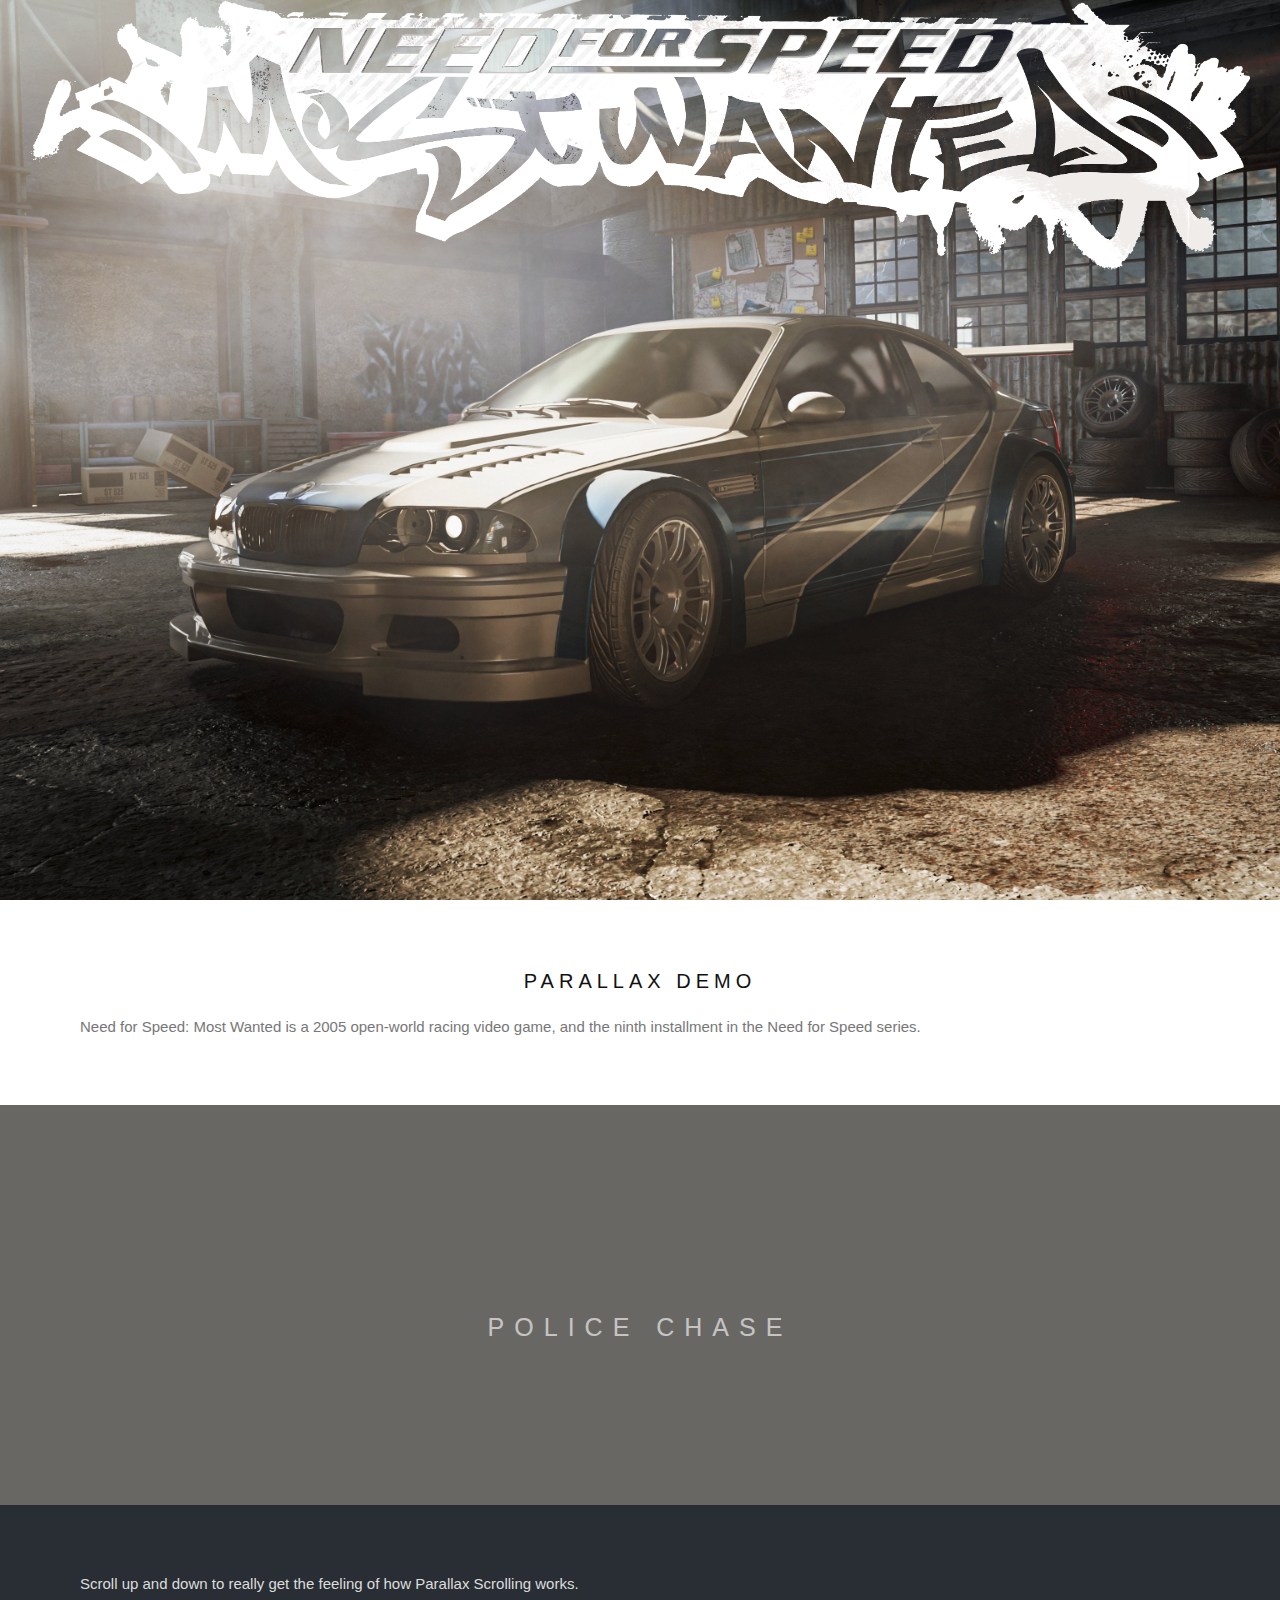
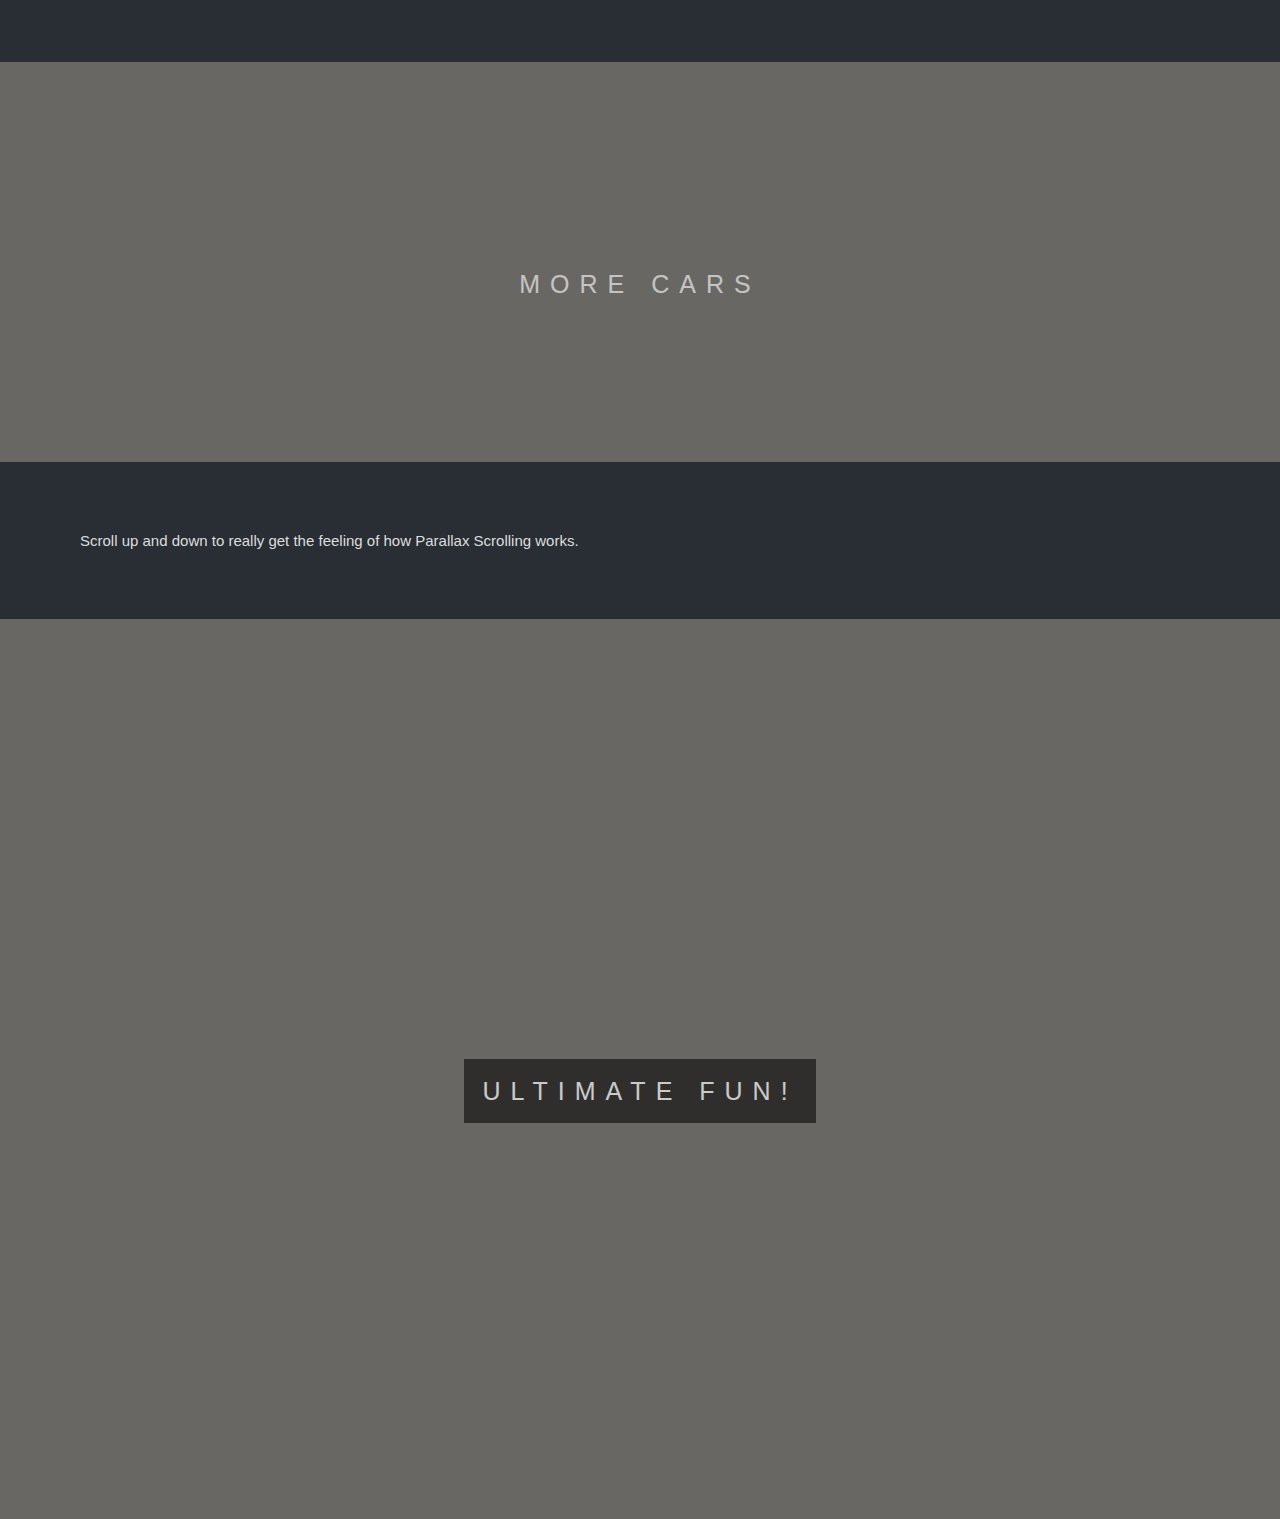
==== index.html @ 07ccd7cb "Add files via upload" ====
<!DOCTYPE html>
<head>
<title>need for speed</title>
<meta name="viewport" content="width=device-width, initial-scale=1">
</head>

<link rel="stylesheet" href="styles.css">
<body style="background-color:#696764;">


<div class="parallax">
        <img src="need for speed most wanted 2005.png" class="logo"/>
    </div>
	
		





<head>
<meta name="viewport" content="width=device-width, initial-scale=1">
<style>
body, html {
  height: 100%;
  margin: 0;
  font: 400 15px/1.8 "Lato", sans-serif;
  color: #777;
}

.bgimg-1, .bgimg-2, .bgimg-3 {
  position: relative;
  opacity: 0.65;
  background-attachment: fixed;
  background-position: center;
  background-repeat: no-repeat;
  background-size: cover;

}
.bgimg-1 {
  background-image: url("blacklist1.jpg");
  min-height: 100%;
}

.bgimg-2 {
  background-image: url("337372.jpg");
  min-height: 400px;
}

.bgimg-3 {
  background-image: url("cars.jpg");
  min-height: 400px;
}

.caption {
  position: absolute;
  left: 0;
  top: 50%;
  width: 100%;
  text-align: center;
  color: #000;
}

.caption span.border {
  background-color: #111;
  color: #fff;
  padding: 18px;
  font-size: 25px;
  letter-spacing: 10px;
}

h3 {
  letter-spacing: 5px;
  text-transform: uppercase;
  font: 20px "Lato", sans-serif;
  color: #111;
}

/* Turn off parallax scrolling for tablets and phones */
@media only screen and (max-device-width: 1024px) {
  .bgimg-1, .bgimg-2, .bgimg-3 {
    background-attachment: scroll;
  }
}
</style>
</head>
<body>


<div style="color: #777;background-color:white;text-align:center;padding:50px 80px;text-align: justify;">
  <h3 style="text-align:center;">Parallax Demo</h3>
  <p>Need for Speed: Most Wanted is a 2005 open-world racing video game, and the ninth installment in the Need for Speed series.</p>
  </div>

<div class="bgimg-2">
  <div class="caption">
  <span class="border" style="background-color:transparent;font-size:25px;color: #f7f7f7;">POLICE CHASE</span>
  </div>
</div>

<div style="position:relative;">
  <div style="color:#ddd;background-color:#282E34;text-align:center;padding:50px 80px;text-align: justify;">
  <p>Scroll up and down to really get the feeling of how Parallax Scrolling works.</p>
  </div>
</div>

<div class="bgimg-3">
  <div class="caption">
  <span class="border" style="background-color:transparent;font-size:25px;color: #f7f7f7;">MORE CARS</span>
  </div>
</div>

<div style="position:relative;">
  <div style="color:#ddd;background-color:#282E34;text-align:center;padding:50px 80px;text-align: justify;">
  <p>Scroll up and down to really get the feeling of how Parallax Scrolling works.</p>
  </div>
</div>

<div class="bgimg-1">
  <div class="caption">
  <span class="border">ULTIMATE FUN!</span>
  </div>
</div>

</body>
</html>
---- styles.css ----
.text{
font-size: 20px;
font-family: aerial;
position: absolute;
top: 20px;
left: 20px;


color: lightgrey;
padding-left: 950px;
padding-right: 20px;
}


.logo
        {
        	height: 30%;
        	display: block;
        	margin: auto;
        	width: auto;
        	z-index: 10;
        }
        
        .parallax {
        /* The image used */
            background-image: url("front4.jpg");
            
        /* Set a specific height */
          height: 100vh;
        	width: 100%;
          
        /* Create the parallax scrolling effect */
            background-attachment: fixed;
            background-position: center;
            background-repeat: no-repeat;
            background-size: cover;
            z-index: 1;
        }









#container {
    position:relative;
}

img1 {
  max-width: 100%;
  height: auto;
}




  /* Set a specific height */
  min-height: 750px; 

  /* Create the parallax scrolling effect */
  background-attachment: fixed;
  background-position: center;
  background-repeat: no-repeat;
  background-size: cover;
}

a:link {
  color: blue;
  background-color: transparent;
  text-decoration: none;
}

a:visited {
  color: pink;
  background-color: transparent;
  text-decoration: none;
}
a:hover {
  color: red;
  background-color: transparent;
  text-decoration: underline;
}
a:active {
  color: yellow;
  background-color: transparent;
  text-decoration: underline;
}
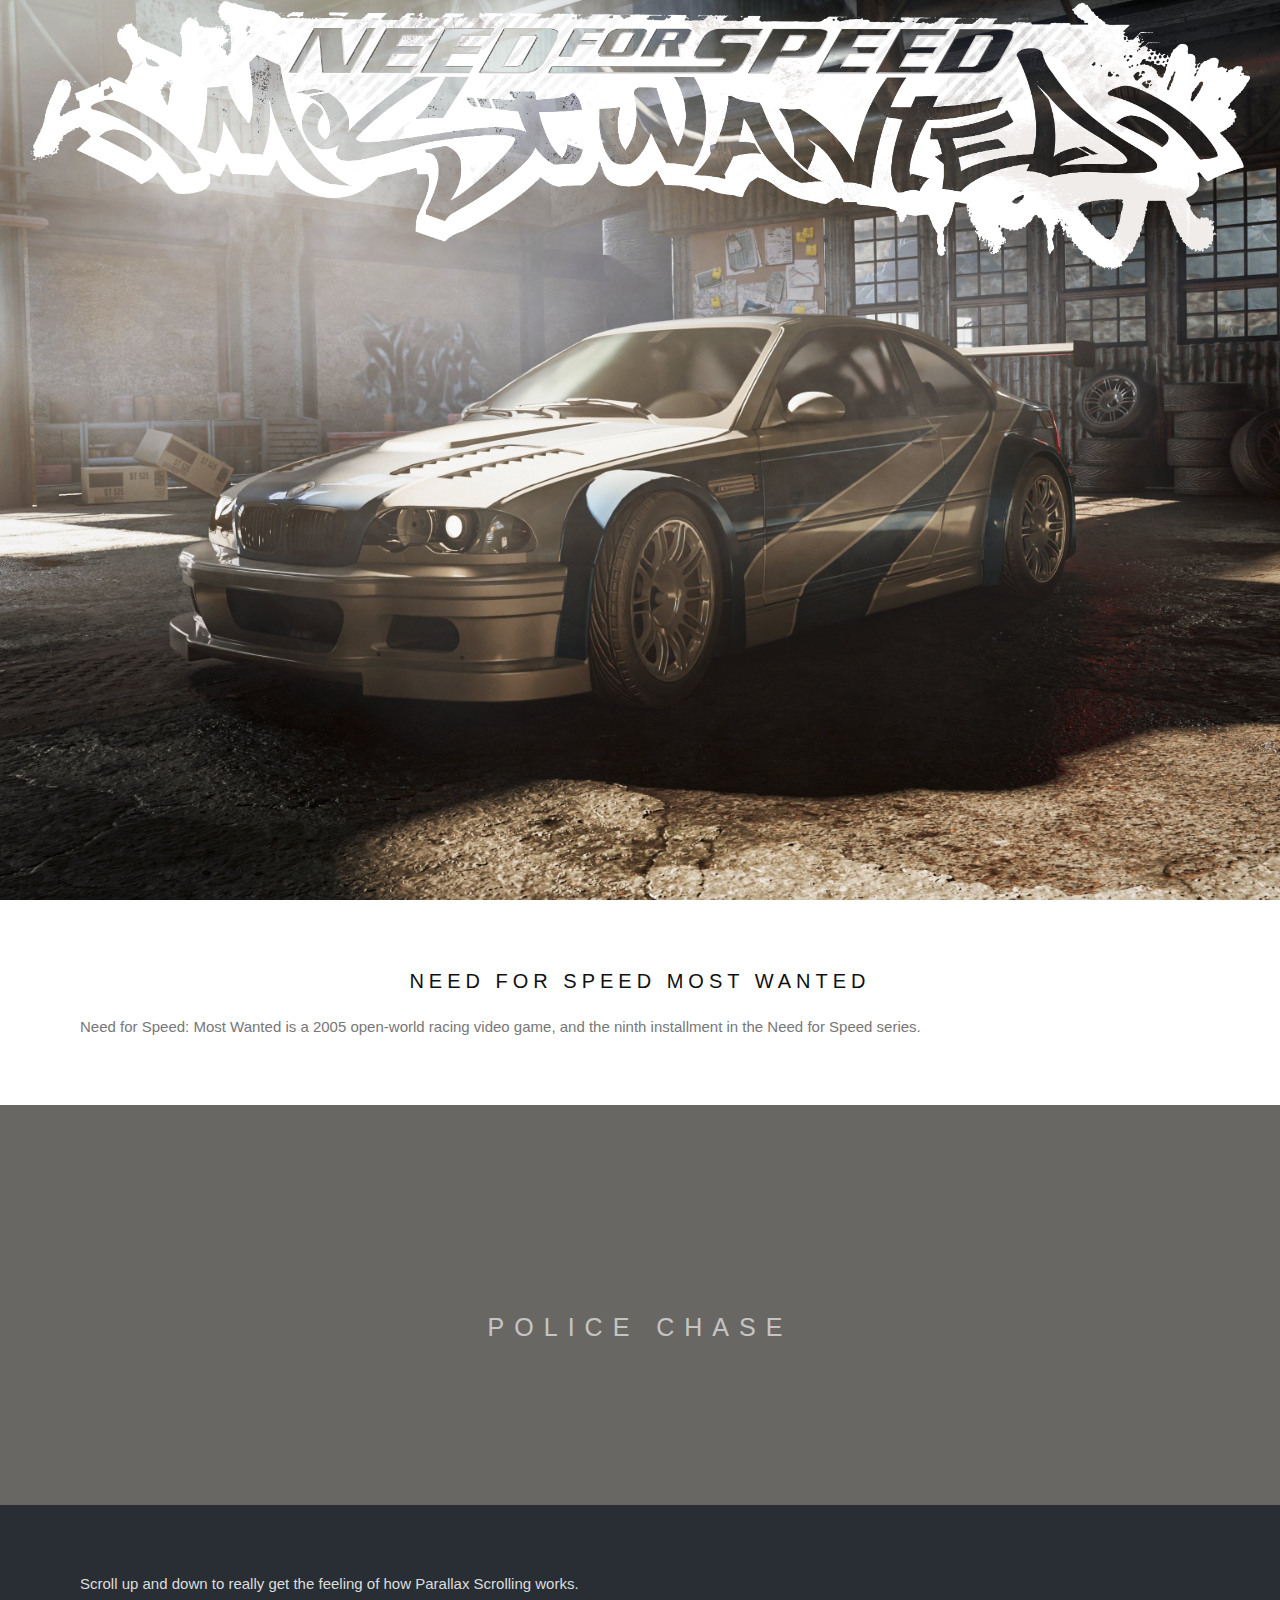
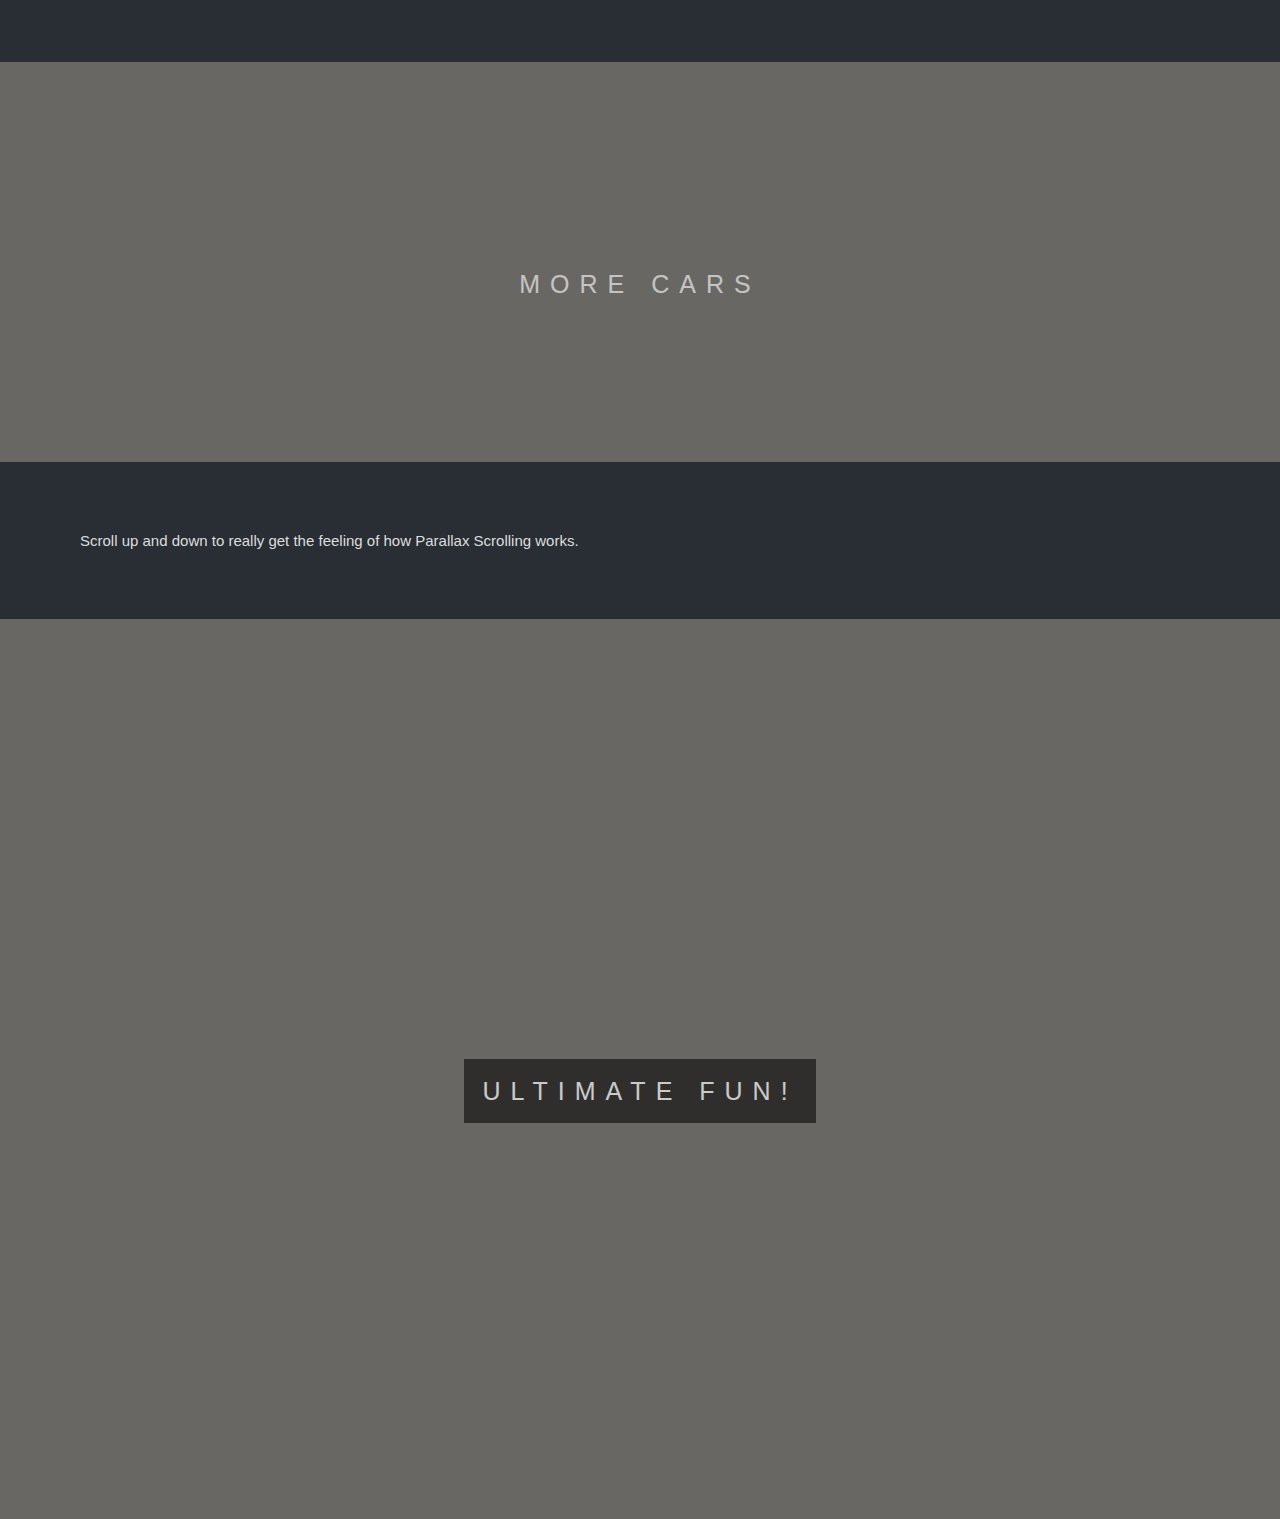
==== commit e6d1d7b9: "Update index.html" ====
--- a/index.html
+++ b/index.html
@@ -88,7 +88,7 @@
 
 
 <div style="color: #777;background-color:white;text-align:center;padding:50px 80px;text-align: justify;">
-  <h3 style="text-align:center;">Parallax Demo</h3>
+  <h3 style="text-align:center;">Need for speed most wanted</h3>
   <p>Need for Speed: Most Wanted is a 2005 open-world racing video game, and the ninth installment in the Need for Speed series.</p>
   </div>
 
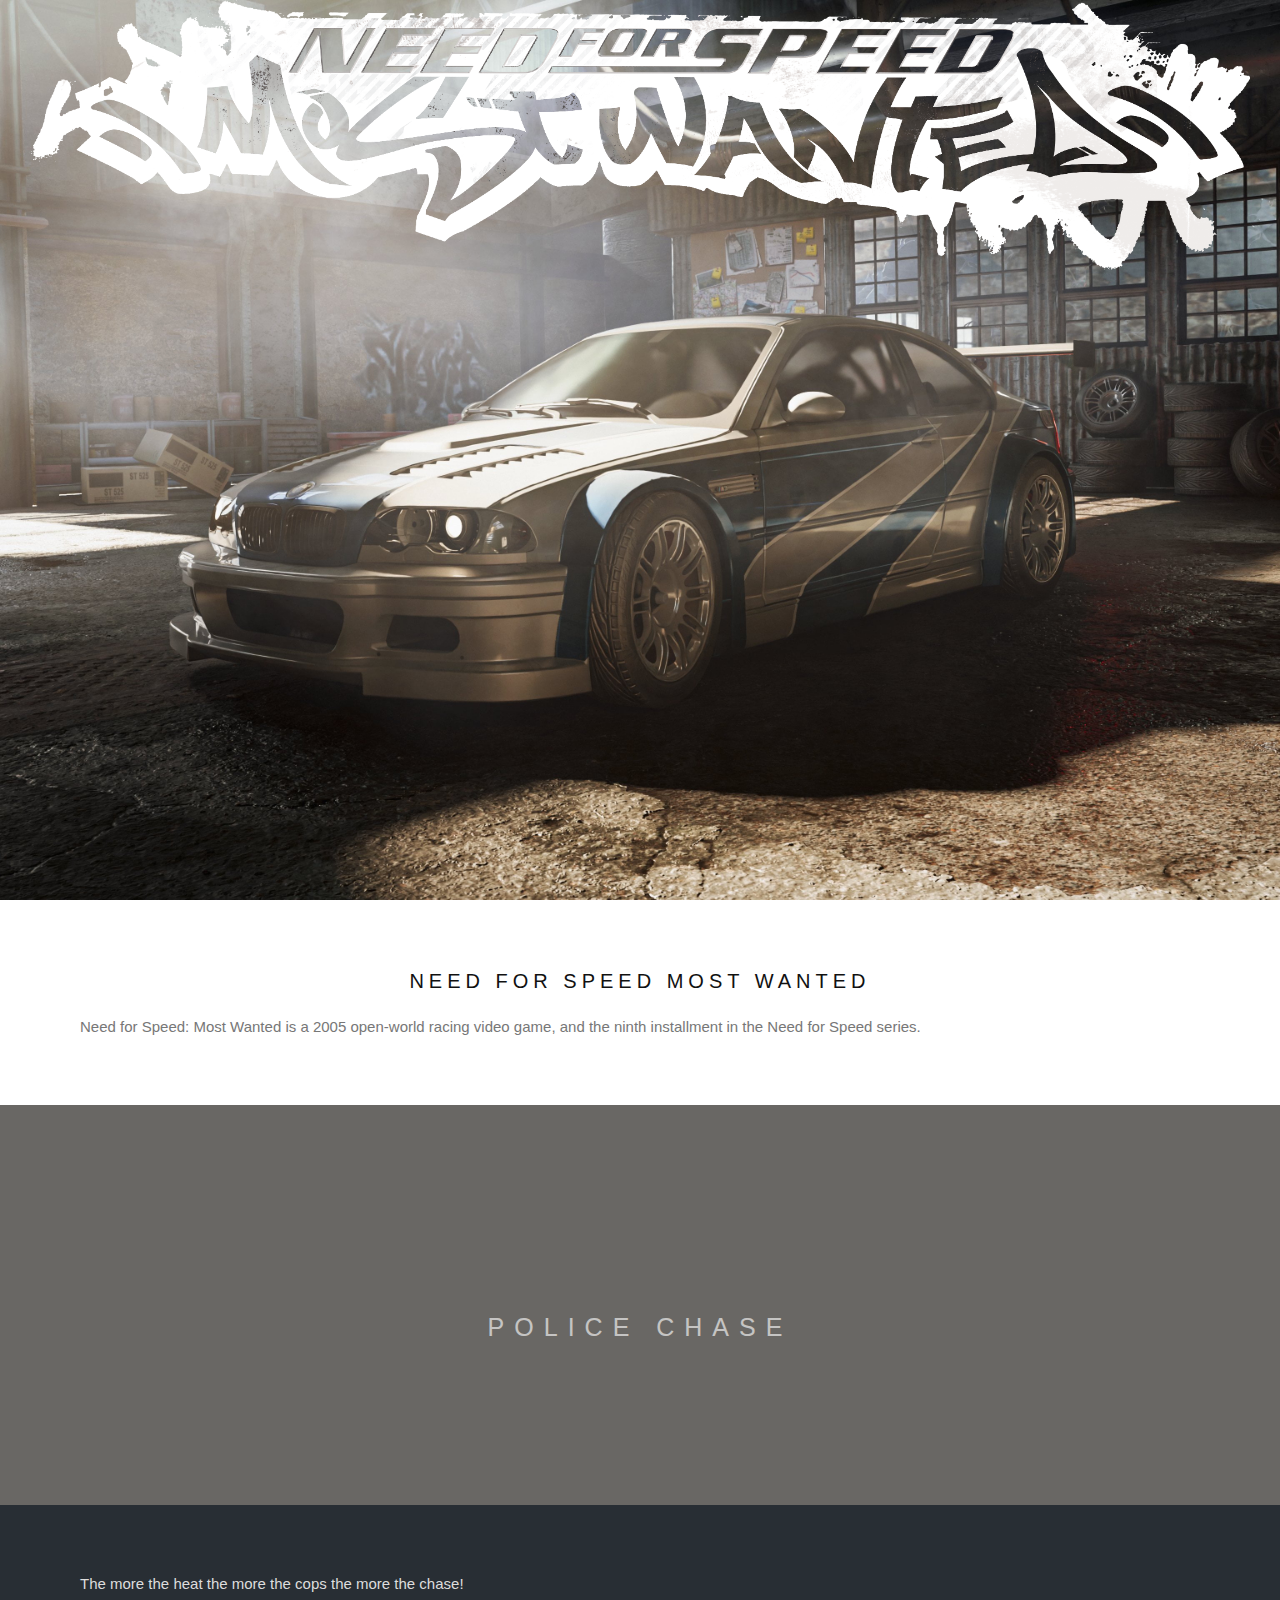
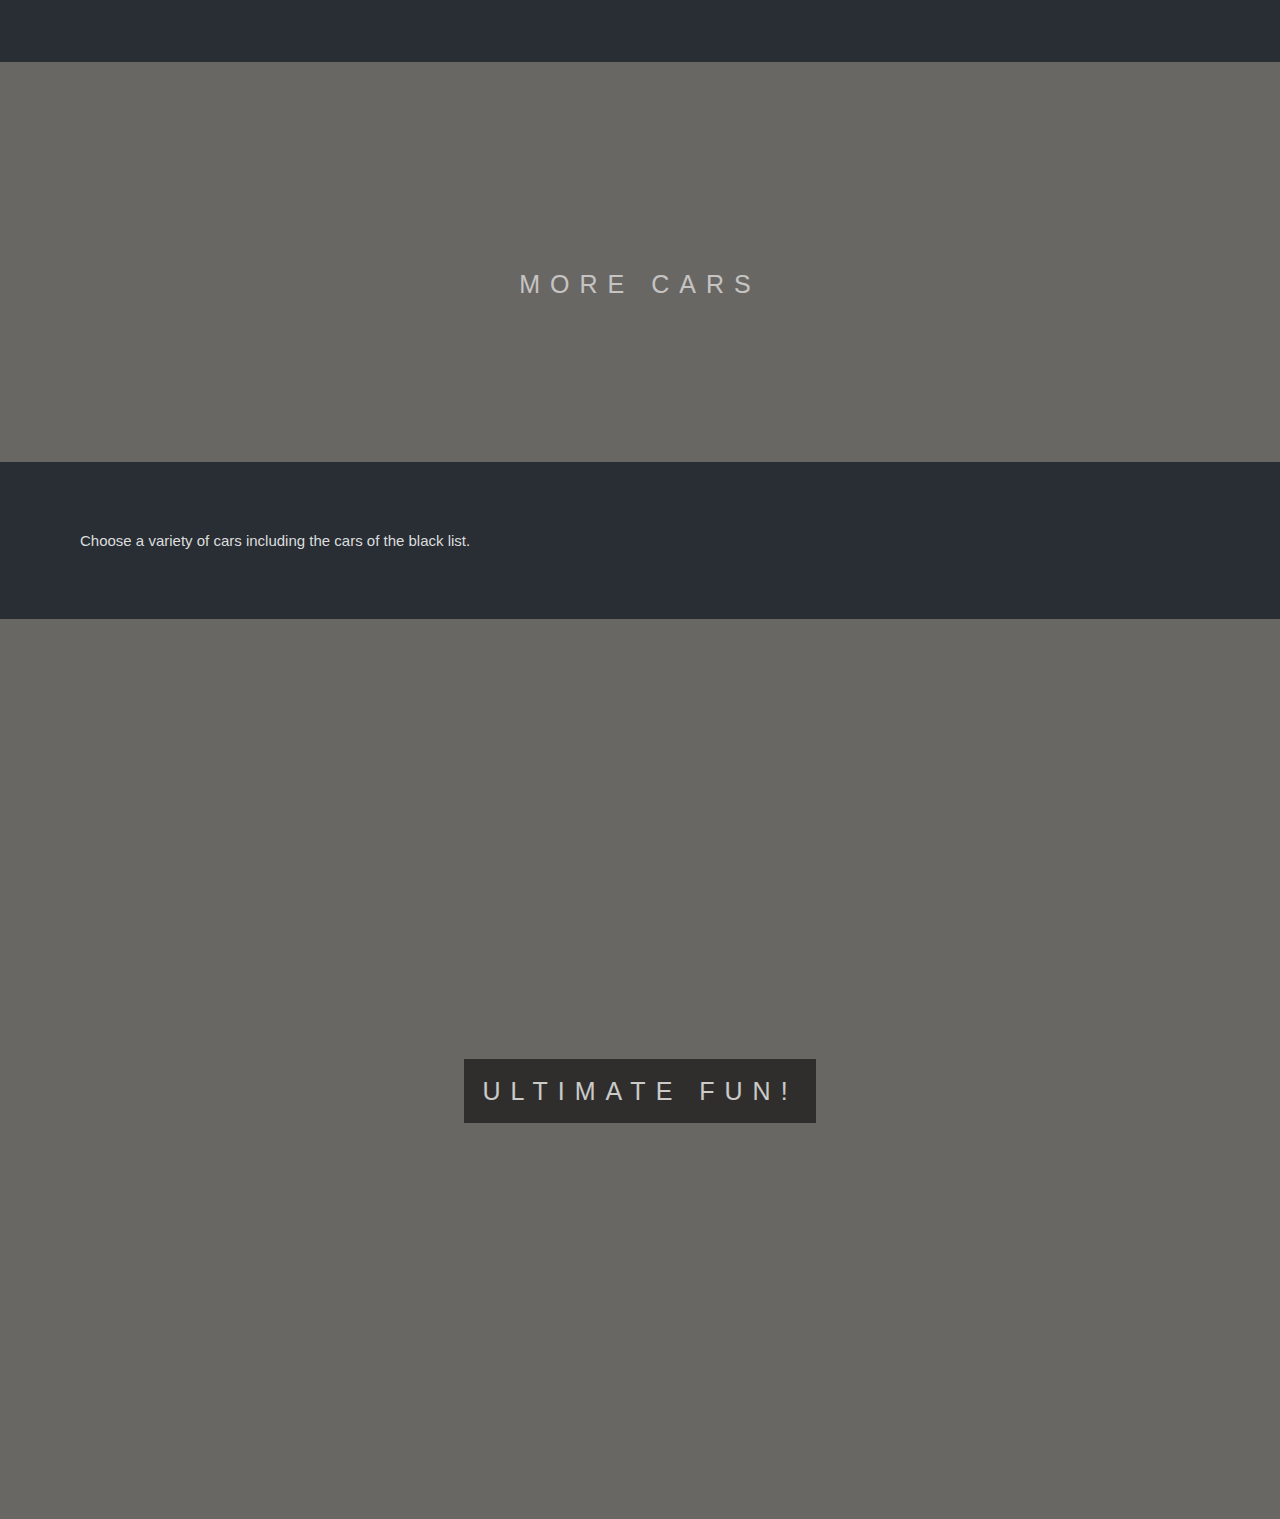
==== commit 3968d580: "Update index.html" ====
--- a/index.html
+++ b/index.html
@@ -100,7 +100,7 @@
 
 <div style="position:relative;">
   <div style="color:#ddd;background-color:#282E34;text-align:center;padding:50px 80px;text-align: justify;">
-  <p>Scroll up and down to really get the feeling of how Parallax Scrolling works.</p>
+  <p>The more the heat the more the cops the more the chase!</p>
   </div>
 </div>
 
@@ -112,7 +112,7 @@
 
 <div style="position:relative;">
   <div style="color:#ddd;background-color:#282E34;text-align:center;padding:50px 80px;text-align: justify;">
-  <p>Scroll up and down to really get the feeling of how Parallax Scrolling works.</p>
+  <p>Choose a variety of cars including the cars of the black list.</p>
   </div>
 </div>
 
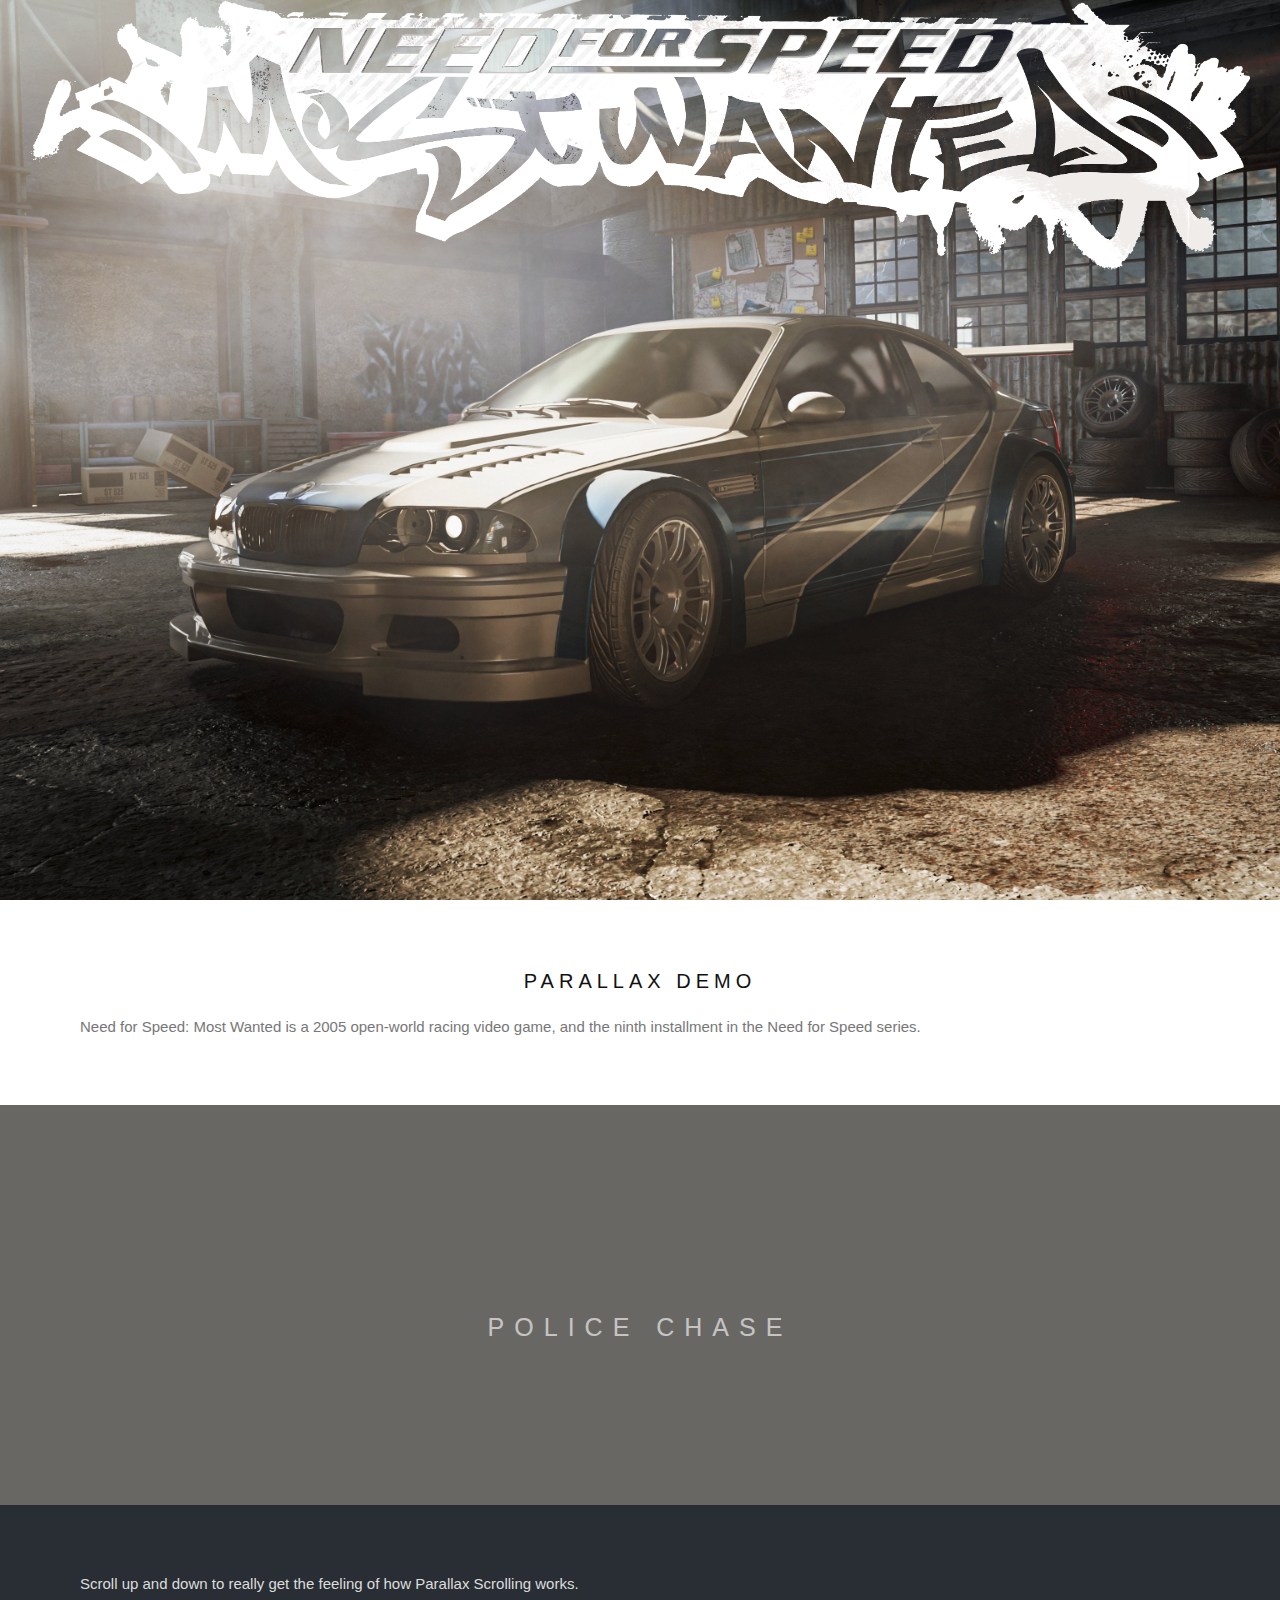
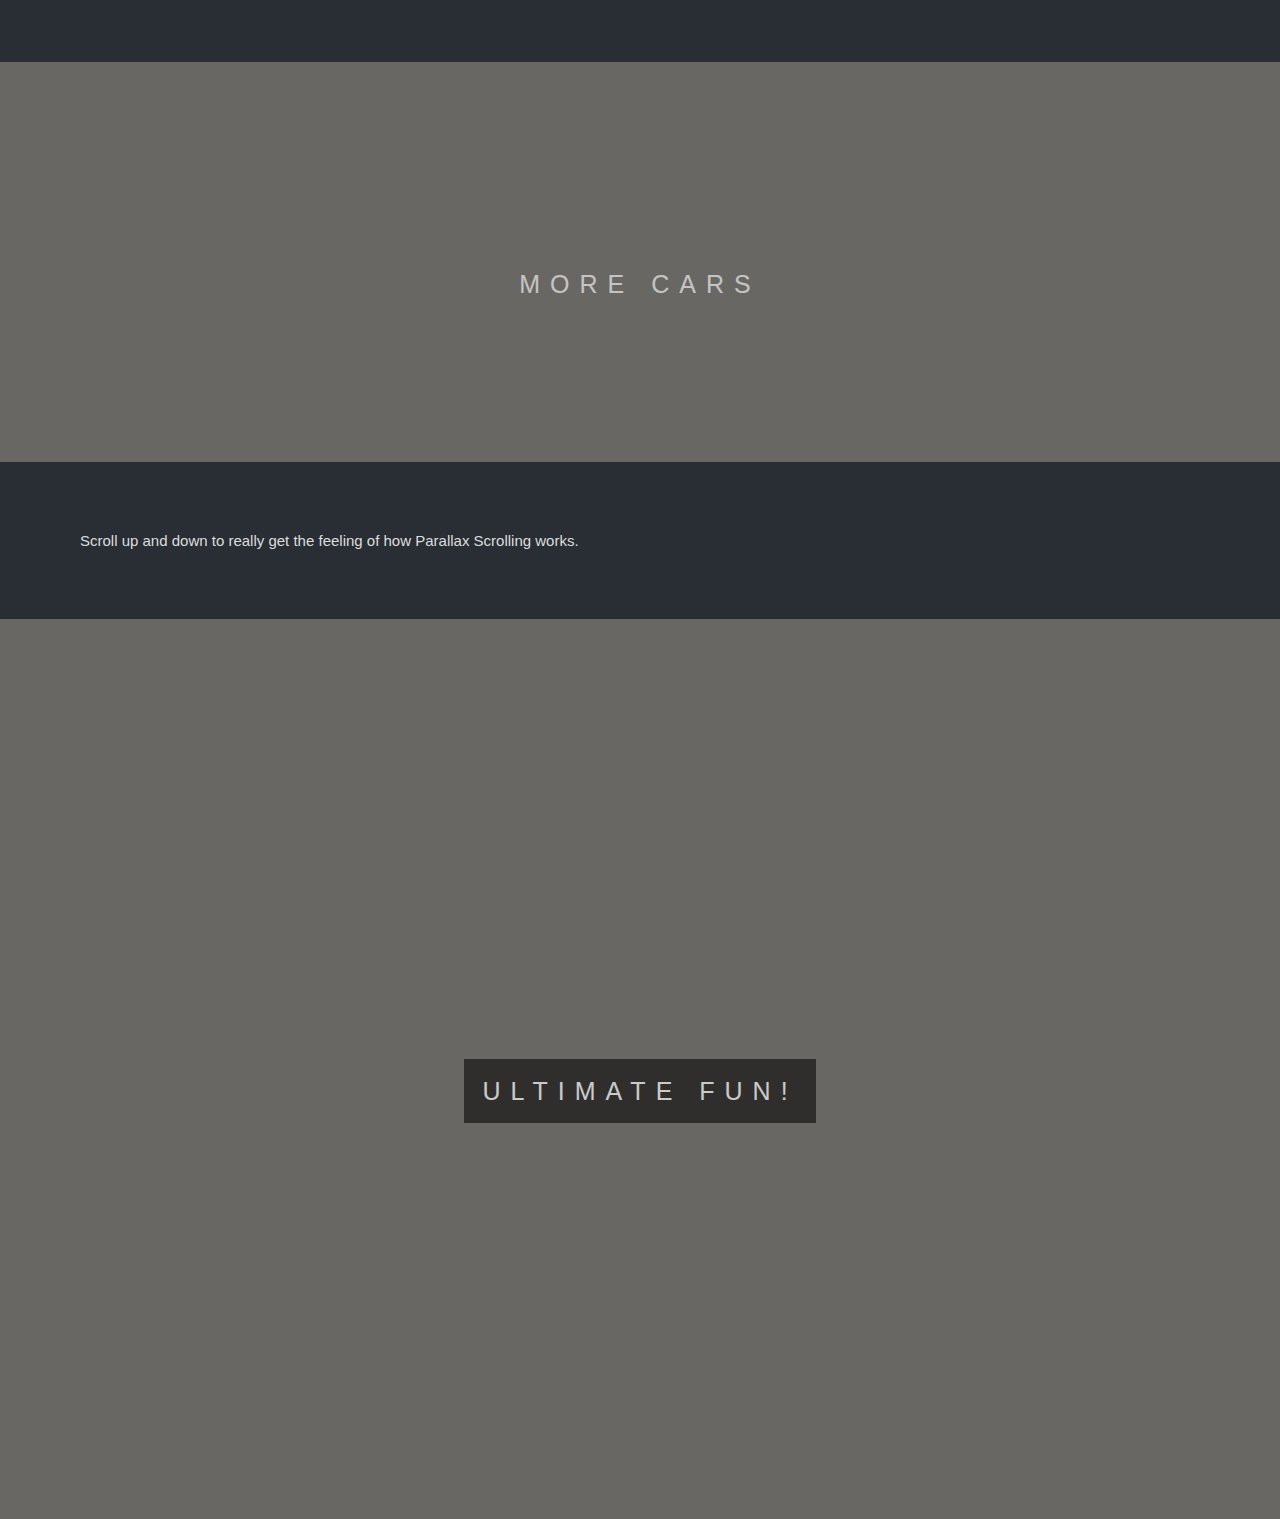
==== commit 99db9e23: "Add files via upload" ====
--- a/index.html
+++ b/index.html
@@ -88,7 +88,7 @@
 
 
 <div style="color: #777;background-color:white;text-align:center;padding:50px 80px;text-align: justify;">
-  <h3 style="text-align:center;">Need for speed most wanted</h3>
+  <h3 style="text-align:center;">Parallax Demo</h3>
   <p>Need for Speed: Most Wanted is a 2005 open-world racing video game, and the ninth installment in the Need for Speed series.</p>
   </div>
 
@@ -100,7 +100,7 @@
 
 <div style="position:relative;">
   <div style="color:#ddd;background-color:#282E34;text-align:center;padding:50px 80px;text-align: justify;">
-  <p>The more the heat the more the cops the more the chase!</p>
+  <p>Scroll up and down to really get the feeling of how Parallax Scrolling works.</p>
   </div>
 </div>
 
@@ -112,7 +112,7 @@
 
 <div style="position:relative;">
   <div style="color:#ddd;background-color:#282E34;text-align:center;padding:50px 80px;text-align: justify;">
-  <p>Choose a variety of cars including the cars of the black list.</p>
+  <p>Scroll up and down to really get the feeling of how Parallax Scrolling works.</p>
   </div>
 </div>
 
